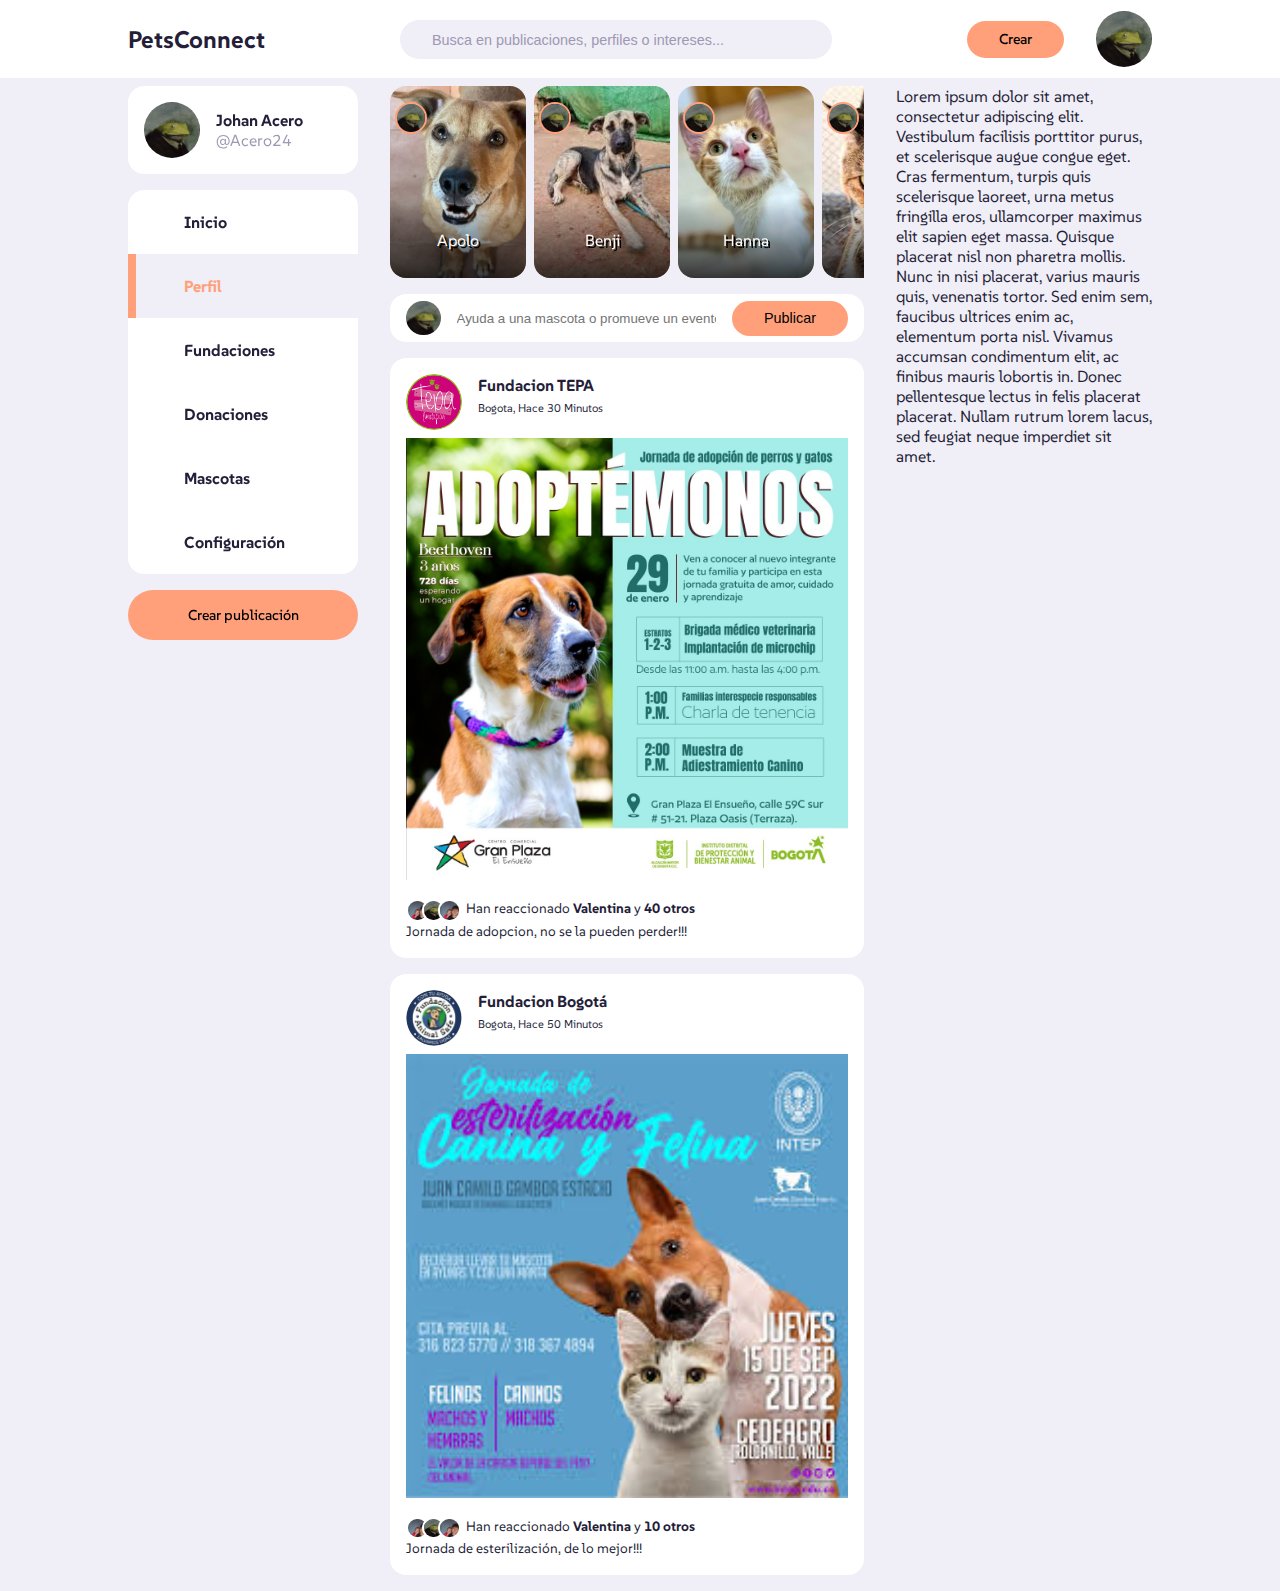
==== HTML/views/index.html @ dfe7cc49 "Agregamos la seccion de feed principal, añadimos 2 publicaciones con sus reacciones y fotos, hace cu" ====
<!DOCTYPE html>
<html lang="en">
<head>
    <meta charset="UTF-8">
    <meta name="viewport" content="width=device-width, initial-scale=1.0">
    <title>Feedback</title>
    <link rel="stylesheet" href="../css/style.css">
    <link rel="stylesheet" href="https://unicons.iconscout.com/release/v4.0.8/css/line.css"> <!-- Llamamos a la librería de iconos --> 

</head>
<body>
    <nav>
        <div class="container">

            <h2 class="nombre">PetsConnect</h2>

            <div class="barra-buscador">
                <i class="uil uil-search"></i>
                <input type="search" placeholder="Busca en publicaciones, perfiles o intereses...">
            </div>

            <div  class="crear">
                <label class="btn btn-primario" for="crear-post">Crear</label>
                <div class="foto-perfil">
                    <img src="../images/perfil2.jpg">
                </div>
            </div>
        </div>
    </nav>

<!--============================================================MAIN=============================================-->
<main>
    <div class="container">
<!--==================================IZQUIERDA================================================-->
        <div class="izquierda">
            <a class="perfil">
                <div class="foto-perfil">
                    <img src="../images/perfil2.jpg">
                </div>
                <div class="hundle">
                    <h4> Johan Acero</h4>
                    <p class="text-suave">
                        @Acero24
                    </p>
                </div>
            </a>
                    
<!------------------------------BARRA LATERAL - SIDE BAR-------------------------->
            <div class="sidebar">
                <a class="menu-item ">
                    <span><i class="uil uil-house-user"></i></span> <h3>Inicio</h3>
                </a>
                
                <a class="menu-item activo">
                    <span><i class="uil uil-user-circle"></i></span> <h3>Perfil</h3>
                </a>

                <a class="menu-item">
                    <span><i class="uil uil-shop"></i></span><h3>Fundaciones</h3>
                </a>

                <a class="menu-item">
                    <span><i class="uil uil-credit-card"></i></span> <h3>Donaciones</h3>
                </a>

                <a class="menu-item" id="popup-mascotas">
                    <span><i class="uil uil-heartbeat"></i></span> <h3>Mascotas</h3>

<!---------------------------------------------------POPUP DE MASCOTAS --------------------------------------------->
                    <div class="mascotas-popup">
                        <div class="popup-item">
                            <div class="foto-perfil">
                                <img src="../images/perro.JPG">
                            </div>
                            <div class="popup-body">
                                <b class="text-suave">Perros</b>
                            </div>
                        </div>

                        <div class="popup-item">
                            <div class="foto-perfil">
                                <img src="../images/gato.jpg">
                            </div>
                            <div class="popup-body">
                                <b class="text-suave">Gatos</b>
                            </div>
                        </div>
                        <div class="popup-item">
                            <div class="foto-perfil">
                                <img src="../images/todo-mascotas.jpg">
                            </div>
                            <div class="popup-body">
                                <b class="text-suave">Todos</b>
                            </div>
                        </div>
                    </div>
                    <!---------------------FIN DEL POPUP DE MASCOTAS----------------------------->
                </a>

                <a class="menu-item">
                    <span><i class="uil uil-setting"></i></span> <h3>Configuración</h3>
                </a>
            </div>
            <!------------------------FIN DEL SIDEBAR---------------------->
    <label for="crear-publicacion" class="btn btn-primario">Crear publicación</label>
        </div>
    <!------------------------------FIN DEL LADO IZQUIERDO-------------------------->
    
<!--====================================================MEDIO=======================================================-->
                <div class="medio">
                    <div class="scroll">
                    <!------------------------ SCROLL HORIZONTAL DE MASCOTAS-->
                    <div class="recomendados">
                        
                        <div class="recomendado-individual">
                            <div class="foto-perfil">
                                <img src="../images/perfil2.jpg">
                            </div>
                            <p class="mascota">Apolo</p>
                        </div>

                        <div class="recomendado-individual">
                            <div class="foto-perfil">
                                <img src="../images/perfil2.jpg">
                            </div>
                            <p class="mascota">Benji</p>
                        </div>

                        <div class="recomendado-individual">
                            <div class="foto-perfil">
                                <img src="../images/perfil2.jpg">
                            </div>
                            <p class="mascota">Hanna</p>
                        </div>

                        <div class="recomendado-individual">
                            <div class="foto-perfil">
                                <img src="../images/perfil2.jpg">
                            </div>
                            <p class="mascota">Lukas</p>
                        </div>

                        <div class="recomendado-individual">
                            <div class="foto-perfil">
                                <img src="../images/perfil2.jpg">
                            </div>
                            <p class="mascota">Toby</p>
                        </div>

                        <div class="recomendado-individual">
                            <div class="foto-perfil">
                                <img src="../images/perfil2.jpg">
                            </div>
                            <p class="mascota">Figaro</p>
                        </div>

                        <div class="recomendado-individual">
                            <div class="foto-perfil">
                                <img src="../images/perfil2.jpg">
                            </div>
                            <p class="mascota">Tiger</p>
                        </div>

                        <div class="recomendado-individual">
                            <div class="foto-perfil">
                                <img src="../images/perfil2.jpg">
                            </div>
                            <p class="mascota">Romeo</p>
                        </div>

                        <div class="recomendado-individual">
                            <div class="foto-perfil">
                                <img src="../images/perfil2.jpg">
                            </div>
                            <p class="mascota">Beny</p>
                        </div>
                    </div>
                </div>
                    <!--------------------FIN DEL SCROLL RECOMENDADO------------>

                    <!-----INPUT DE CREAR PUBLICACIÓN...IMPORTANTE!!(SOLO PARA EL ROL DE FUNDACIÓN)-->
                    <form class="crear-post">
                        <div class="foto-perfil">
                            <img src="../images/perfil2.jpg">
                        </div>
                        <input type="text" placeholder="Ayuda a una mascota o promueve un evento aquí..." id="crear-post">
                        <input type="submit" value="Publicar" class="btn btn-primario">
                    </form>
                    <!---------------------------------FEED DE PUBLICACIONES----------------------------->
                    <div class="feed">
                        <!----------------FEED INDIVIDUAL NUMERO 01------------------>
                        <div class="feed-individual">
                            <div class="head">
                                <div class="usuario">
                                    <div class="foto-perfil">
                                        <img src="../images/fundacion.png" alt="">
                                    </div>
                                    <div class="informacion">
                                        <h3>Fundacion TEPA</h3>
                                        <small>Bogota, Hace 30 Minutos</small>
                                    </div>
                                </div>
                                <span class="editar">
                                    <i class="uil uil-ellipsis-h"></i>
                                </span>
                            </div>
                            <div class="foto">
                                <img src="../images/feed1.jpeg">
                            </div>
                            <div class="boton-accion">
                                <div class="botones-interaccion">
                                    <span><i class="uil uil-thumbs-up"></i></span>
                                    <span><i class="uil uil-share"></i></span>
                                </div>
                            </div>
                            <div class="likes">
                                <span><img src="../images/perfil.jpg"></span>
                                <span><img src="../images/perfil2.jpg"></span>
                                <span><img src="../images/perfil.jpg"></span>
                                <p>Han reaccionado <b>Valentina</b> y <b>40 otros</b></p>
                            </div>
                            <div class="descripcion"></div>
                            <p>Jornada de adopcion, no se la pueden perder!!!</p>
                        </div>
                        <!----------------FIN DEL FEED 01------------------>
                        <div class="feed">
                            <!----------------FEED INDIVIDUAL NUMERO 02------------------>
                            <div class="feed-individual">
                                <div class="head">
                                    <div class="usuario">
                                        <div class="foto-perfil">
                                            <img src="../images/fundacion2.png" alt="">
                                        </div>
                                        <div class="informacion">
                                            <h3>Fundacion Bogotá</h3>
                                            <small>Bogota, Hace 50 Minutos</small>
                                        </div>
                                    </div>
                                    <span class="editar">
                                        <i class="uil uil-ellipsis-h"></i>
                                    </span>
                                </div>
                                <div class="foto">
                                    <img src="../images/feed2.jpeg">
                                </div>
                                <div class="boton-accion">
                                    <div class="botones-interaccion">
                                        <span><i class="uil uil-thumbs-up"></i></span>
                                        <span><i class="uil uil-share"></i></span>
                                    </div>
                                </div>
                                <div class="likes">
                                    <span><img src="../images/perfil.jpg"></span>
                                    <span><img src="../images/perfil2.jpg"></span>
                                    <span><img src="../images/perfil.jpg"></span>
                                    <p>Han reaccionado <b>Valentina</b> y <b>10 otros</b></p>
                                </div>
                                <div class="descripcion"></div>
                                <p>Jornada de esterilización, de lo mejor!!!</p>
                            </div>
                            <!----------------FIN DEL FEED 02------------------>
                        </div>
                        <!--==============================================FIN DEL FEED DE PUBLICACIONES===========================================-->
                    </div>
                </div>
<!--==============================================DERECHA===========================================-->
                <div class="derecha">
                    Lorem ipsum dolor sit amet, consectetur adipiscing elit. Vestibulum facilisis porttitor purus, et scelerisque augue congue eget. Cras fermentum, turpis quis scelerisque laoreet, urna metus fringilla eros, ullamcorper maximus elit sapien eget massa. Quisque placerat nisl non pharetra mollis. Nunc in nisi placerat, varius mauris quis, venenatis tortor. Sed enim sem, faucibus ultrices enim ac, elementum porta nisl. Vivamus accumsan condimentum elit, ac finibus mauris lobortis in. Donec pellentesque lectus in felis placerat placerat. Nullam rutrum lorem lacus, sed feugiat neque imperdiet sit amet. 
                </div>
            </div>
</main>
<script src="../js/main.js"></script>
</body>
</html>
---- HTML/css/style.css ----
/* POSIBLES COLORES A LA ELECCIÓN DE LA PAGINA WEB

Para una red social de mascotas, es importante elegir colores que sean atractivos, amigables y transmitan sensaciones positivas. Los colores adecuados pueden hacer que la interfaz sea más visual y entretenida, creando una atmósfera acogedora y alegre. Aquí te sugiero algunos esquemas de colores:

### 1. **Colores Principales:**
   - **Verde menta (#98FF98)**: Un color suave y relajante, asociado con la naturaleza y la frescura. Refuerza la conexión con los animales y el entorno natural.
   - **Turquesa (#40E0D0)**: Brillante y alegre, ideal para transmitir energía positiva. Funciona bien en botones o elementos interactivos.
   - **Amarillo pastel (#FFFACD)**: Un color cálido y amigable que puede crear una sensación acogedora sin ser demasiado intenso.
   - **Naranja claro (#FFA07A)**: Estimulante y divertido, pero no tan agresivo como otros tonos de naranja. Puede usarse para destacar acciones importantes, como botones de registro o publicaciones.

### 2. **Colores Secundarios:**
   - **Gris claro (#F5F5F5)**: Como fondo neutro para equilibrar los colores más vivos sin distraer demasiado.
   - **Azul cielo (#87CEEB)**: Un tono suave que da una sensación de calma y confianza, ideal para secciones de información.
   - **Rosa suave (#FFB6C1)**: Alegre y amigable, perfecto para pequeños detalles que resaltan sin ser abrumadores.

### 3. **Colores de Acción:**
   - **Verde lima (#32CD32)**: Para indicar acciones exitosas o positivas, como "Adoptar", "Donar" o "Me Gusta".
   - **Rojo coral (#FF4040)**: Para acciones de advertencia o eliminaciones, pero en un tono más suave que no cause ansiedad.

### 4. **Esquema de contraste:**
   - **Blanco (#FFFFFF)**: Como fondo principal para mantener la claridad y el enfoque en las imágenes de las mascotas y el contenido.
   - **Negro suave o Gris oscuro (#2F4F4F)**: Para texto y encabezados principales, asegurando buena legibilidad y contraste visual.

### 5. **Consejos de implementación:**
   - **Paleta amigable y cálida**: Colores como el turquesa, menta y amarillos suaves pueden generar una sensación de bienvenida y alegría, lo cual es perfecto para una red social de mascotas.
   - **Imágenes destacadas**: Usa colores neutros (como grises claros o blancos) en el fondo para que las imágenes de las mascotas sean el foco principal.
   - **Botones e interacciones**: Los colores brillantes (verde lima, azul cielo, naranja claro) ayudan a guiar al usuario a interactuar fácilmente con los botones y las acciones clave.

### Ejemplo de paleta de colores:
- **#98FF98 (Verde menta)**
- **#40E0D0 (Turquesa)**
- **#FFFACD (Amarillo pastel)**
- **#FFA07A (Naranja claro)**
- **#FFB6C1 (Rosa suave)**
- **#F5F5F5 (Gris claro)**
- **#32CD32 (Verde lima)**
- **#2F4F4F (Gris oscuro)**

### Efecto visual:
Este esquema logra una mezcla de energía y calma, perfecta para un ambiente donde los usuarios compartirán momentos alegres con sus mascotas, manteniendo una experiencia visualmente entretenida y fácil de navegar.

*/

@import url('https://fonts.googleapis.com/css2?family=SUSE:wght@100..800&display=swap'); /*importamos una fuente de google fonts para poder utilizarla en nuestro proyecto */

/* AQUÍ CREAMOS VARIABLES DE COLOR QUE PODREMOS UTILIZAR MAS ADELANTE EN LA PAGINA WEB SIN TENER QUE APRENDERNOS COLORES, SOLO LLAMANDO LA VARIABLE, TENDREMOS EL COLOR YA CREADO*/
:root {
    --color-white: hsl(252, 30%, 100%); 
    --color-light: hsl(252, 30%, 95%); 
    --color-gray: hsl(252, 15%, 65%); 
    --color-primary: #FFA07A;
    --color-secondary: hsl(252, 100%, 90%); 
    --color-success: hsl(120, 95%, 65%);
    --color-danger: hsl(0, 95%, 65%);
    --color-dark: hsl(252, 30%, 17%);
    --color-black: hsl(252, 30%, 10%);

    /* AQUÍ CREAMOS LAS VARIABLES PARA EL RADIO, PADDING DE VARIOS ELEMENTOS*/
    --border-radius: 2rem;
    --card-border-radius:1rem;
    --btn-padding: 0.6rem 2rem;
    --search-padding:0.6rem 1rem;
    --card-padding:1rem;

    /* CREAMOS VARIABLES PARA LOS DIV IZQUIERDA Y DERECHA*/
    --sticky-top-left:5.4rem;
    --sticky-top-right: -18rem;
}

/*REALIZAMOS CAMBIOS PREDETERMINADOS A TODA LA PAGINA PARA QUE ASI SE HAGA TODO DE MANERA MAS UNIFORME DESDE UN PRINCIPIO*/
*, *::after, *::before {
    margin: 0;
    padding: 0;
    outline: 0;
    box-sizing: border-box;
    text-decoration: none;
    list-style: none;
    border: none;
}

body {
    font-family: "SUSE", sans-serif;
    color: var(--color-dark);
    background-color: var(--color-light);
    overflow-x:hidden; /*Cuando sobrepase el eje X, se corta, para que no aparezca el scroll inferior*/
}


/*ESTILOS GENERALES*/

.container {
    width: 80%;
    margin: 0 auto;
}

.foto-perfil {
    width: 3.5rem;
    border-radius: 50%;
    aspect-ratio: 1/1;
    overflow: hidden;
}

img {
    display: block;
    width: 100%;
}

.btn {
    display: inline-block;
    padding: var(--btn-padding);
    font-weight: 500;
    border-radius: var(--border-radius);
    cursor: pointer;
    transition: all 300ms ease;
    font-size: 0.9rem;
}

.btn:hover {
    opacity: 0.8;
}

.btn-primario {
    background:var(--color-primary);
    color: black;
}

.text-fuerte {
    font-weight: 500;
}

.text-suave {
    color: var(--color-gray);
}


/*        BARRA DE NAVEGACIÓN              */

nav {
    width: 100%;
    background-color: var(--color-white);
    padding: 0.7rem 0;
    position: fixed;
    top: 0;
    z-index: 10;
}

/* EDITAMOS EL DIV DONDE TENEMOS TODA LA BARRA DE NAVEGACIÓN*/
nav .container { 
    display: flex;
    align-items: center;
    justify-content: space-between;
}

nav .barra-buscador {
    background: var(--color-light);
    border-radius: var(--border-radius);
    padding: var(--search-padding);
}

nav .barra-buscador input[type="search"] {
    background:transparent;
    width: 30vw;
    margin-left: 1rem;
    font-size: 0.9rem;
    color: var(--color-dark);
}

nav .barra-buscador input[type="search"]::placeholder{
    color:var(--color-gray);
}

nav .crear {
    display: flex;
    align-items: center;
    gap: 2rem;
    user-select: none;
}


/*=============================================== MAIN ================================================*/

main {
    position: relative;
    top: 5.4rem;
}

main .container {
    display: grid;
    grid-template-columns: 18vw /*left*/ auto/*middle*/ 20vw/*right*/;
    column-gap: 2rem;
    position: relative;
}


/*================================================= IZQUIERDA ===========================================*/
/*ESTE CONTENEDOR SIRVE PARA QUE LA SIDEBAR NO SE MUEVA DURANTE EL SCROLL*/
main .container .izquierda {
    height: max-content;
    position: sticky;
    top: var(--sticky-top-left);
    user-select: none;
}

main .container .izquierda .perfil  {
    padding: var(--card-padding);
    background: var(--color-white);
    border-radius: var(--card-border-radius);
    display: flex;
    align-items: center;
    column-gap: 1rem;
    width: 100%;
    user-select:text;
}

/*------------- SIDEBAR -------------*/

.izquierda .sidebar {
    margin-top: 1rem;
    background: var(--color-white);
    border-radius: var(--card-border-radius);

}

.izquierda .sidebar .menu-item  {
    display: flex;
    align-items: center;
    height: 4rem;
    cursor: pointer;
    translate: all 300ms ease;
    position: relative;
}

.izquierda .sidebar .menu-item:hover {
    background: var(--color-light);
}

.izquierda .sidebar i {
    font-size: 1.4rem;
    color: var(--color-gray);
    margin-left: 2rem;
    position: relative;
} 

.izquierda .sidebar h3 {
    margin-left: 1.5rem;
    font-size: 1rem;
}

/* AQUÍ LE DAMOS UN COLOR AL ELEMENTO DEL SIDEBAR QUE ESTE ACTIVO*/
.izquierda .sidebar .activo {
    background:var(--color-light);

}

/* HACEMOS QUE CAMBIE DE COLOR EL i(icono) Y EL h3 CUANDO ESTE ACTIVO*/
.izquierda .sidebar .activo i, 
.izquierda .sidebar .activo h3 {
    color: var(--color-primary);
}

/* AQUÍ AÑADIMOS UNA PEQUEÑA BARRA DEL COLOR PRIMARIO AL ELEMENTO ACTIVO*/
.izquierda .sidebar .activo::before {
    content: "";
    display: block;
    width: 0.5rem;
    height: 100%;
    position: absolute;
    background: var(--color-primary);
}

.izquierda .sidebar .menu-item:first-child.activo {
    border-top-left-radius: var(--card-border-radius);
    overflow: hidden;
}

.izquierda .sidebar .menu-item:last-child.activo {
    border-bottom-left-radius: var(--card-border-radius);
    overflow: hidden;
}

.izquierda .btn {
    margin-top: 1rem;
    width: 100%;
    text-align: center;
    padding: 1rem 0 ;
}

/*----------------- TIPOS DE MASCOTAS POPUP -----------------*/

.izquierda .mascotas-popup {
    position: absolute;
    top: 0;
    left: 110%;
    width: 100%;
    background: var(--color-white);
    border-radius: var(--card-border-radius);
    padding: 0.5rem;
    box-shadow: 0 0 2rem hsl(var(--color-primary) 75%, 60% 25%);
    z-index: inherit;
    display: none;
}

.izquierda .mascotas-popup > div {
    display: flex;
    align-items: center;
    gap: 1rem;
    margin-bottom: 0.5rem;
}

.izquierda .mascotas-popup .popup-item:last-child {
    margin-bottom: 0;
}

.izquierda .mascotas-popup .popup-item:hover {
    background: var(--color-light);
    border-radius: var(--card-border-radius);
    translate: all 300ms ease;
    
}


/*========================================= MEDIO ===================================*/
.medio{
    overflow: hidden;
}

.medio .scroll .recomendados{
    display: flex;
    justify-content: space-between; /*Para que esten separados de manera igual todos*/
    height: 12rem;
    gap: 0.5rem;
    user-select: none; /* Para que no se pueda seleccionar el texto ni imagen*/
}

.medio .scroll[data-animated="true"] .recomendados{
    width: max-content;
    overflow: hidden;
    flex-wrap: nowrap;
    animation: scroll var(--animacion-duracion, 20s) linear infinite; /* Creamos la animacion de scroll durante 20seg de manera linear y que sea infinita*/
}

.medio .scroll[data-animated="true"] .recomendados:hover {
    animation-play-state: paused; /*Aqui para que se pause cada vez que seleccionamos una mascota*/
}


@keyframes scroll {
    to {
        transform: translate(calc(-50%)); 
    }
}


.medio .recomendados .recomendado-individual {
    padding: 3rem;
    padding-top:1rem;
    border-radius: var(--card-border-radius);
    display: flex;
    flex-direction: column;
    justify-content: space-between;
    align-items:center;
    color:white;
    text-shadow: 2px 2px 0 black; /* Sombras para simular un borde */
    font-size: 1rem;
    width: 100%;
    position: relative;
    overflow: hidden;
    cursor: pointer; /* Cursor como si fuera a seleccionar algo*/
}

.medio .recomendados .recomendado-individual::before {
    content: "";
    display: block;
    width: 100%;
    height: 5rem;
    background: linear-gradient(transparent, rgba(0,0,0,0.75)); /*Aqui hacemos las sombras para que se vea mejor la letra de cada mascota*/
    position: absolute;
    bottom: 0;
    
}

.medio .recomendados .recomendado-individual .mascota {
    z-index: 2;
    position: relative;
    top:8rem;

}

/*--------CADA UNO DE LAS HISTORIAS INDIVIDUALES-----------*/
.medio .recomendados .recomendado-individual:nth-child(1) {
    background: url("../images/recomendado1.jpg") no-repeat center/cover;
}

.medio .recomendados .recomendado-individual:nth-child(2) {
    background: url("../images/recomendado2.jpg") no-repeat center/cover;
}

.medio .recomendados .recomendado-individual:nth-child(3) {
    background: url("../images/recomendado3.jpg") no-repeat center/cover;
}

.medio .recomendados .recomendado-individual:nth-child(4) {
    background: url("../images/recomendado4.jpg") no-repeat center/cover;
}

.medio .recomendados .recomendado-individual:nth-child(5) {
    background: url("../images/recomendado5.jpg") no-repeat center/cover;
}

.medio .recomendados .recomendado-individual:nth-child(6) {
    background: url("../images/recomendado6.jpg") no-repeat center/cover;
}

.medio .recomendados .recomendado-individual:nth-child(7) {
    background: url("../images/recomendado7.jpg") no-repeat center/cover;
}

.medio .recomendados .recomendado-individual:nth-child(8) {
    background: url("../images/recomendado8.jpg") no-repeat center/cover;
}

.medio .recomendados .recomendado-individual:nth-child(9) {
    background: url("../images/recomendado9.jpg") no-repeat center/cover;
}


.medio .recomendado-individual .foto-perfil {
    width: 2rem;
    height: 2rem;
    border: 2px solid var(--color-primary); /* Le damos el borde de la foto de perfil con color primario*/
    position: absolute;
    left:5px;
}



/*-----------------CREAR POST------------------------*/

.medio .crear-post {
    width: 100%;
    display: flex;
    align-items: center;
    justify-content: space-between;
    margin-top: 1rem;
    background: var(--color-white);
    padding: 0.4rem var(--card-padding);
    border-radius: var(--card-border-radius);
}

.medio .crear-post input[type='text'] {
    justify-self: start;
    width: 100%;
    padding-left: 1rem;
    background: transparent;
    color:var(--color-dark);
    margin-right: 1rem;
}

/*------------------------FEED DE PUBLIACIONES---------------------------------*/

.medio .feed .feed-individual {
    background: var(--color-white);
    border-radius: var(--card-border-radius);
    padding: var(--card-padding);
    margin: 1rem 0;
    font-size: 0.85rem;
    line-height: 1.5;
}

.medio .feed .head {
    display: flex;
    justify-content: space-between;
}

.medio .feed .usuario {
    display: flex;
    gap:1rem;
}

.medio .feed .foto-perfil {
    overflow: hidden;
    margin-bottom:0.5rem;
}

.medio .feed .boton-accion {
    display: flex;
    justify-content: space-between;
    align-items: center;
    font-size: 1.4rem;
    margin:0.6rem;
}

.medio .likes {
    display: flex;
}

.medio .likes span{
    width: 1.4rem;
    height: 1.4rem;
    display: block;
    border-radius: 50%;
    overflow: hidden;
    border: 2px solid var(--color-white);
    margin-left: -0.4rem;   
}

.medio .likes span:first-child {
    margin: 0;
}

.medio .likes p {
    margin-left: 0.3rem;
}
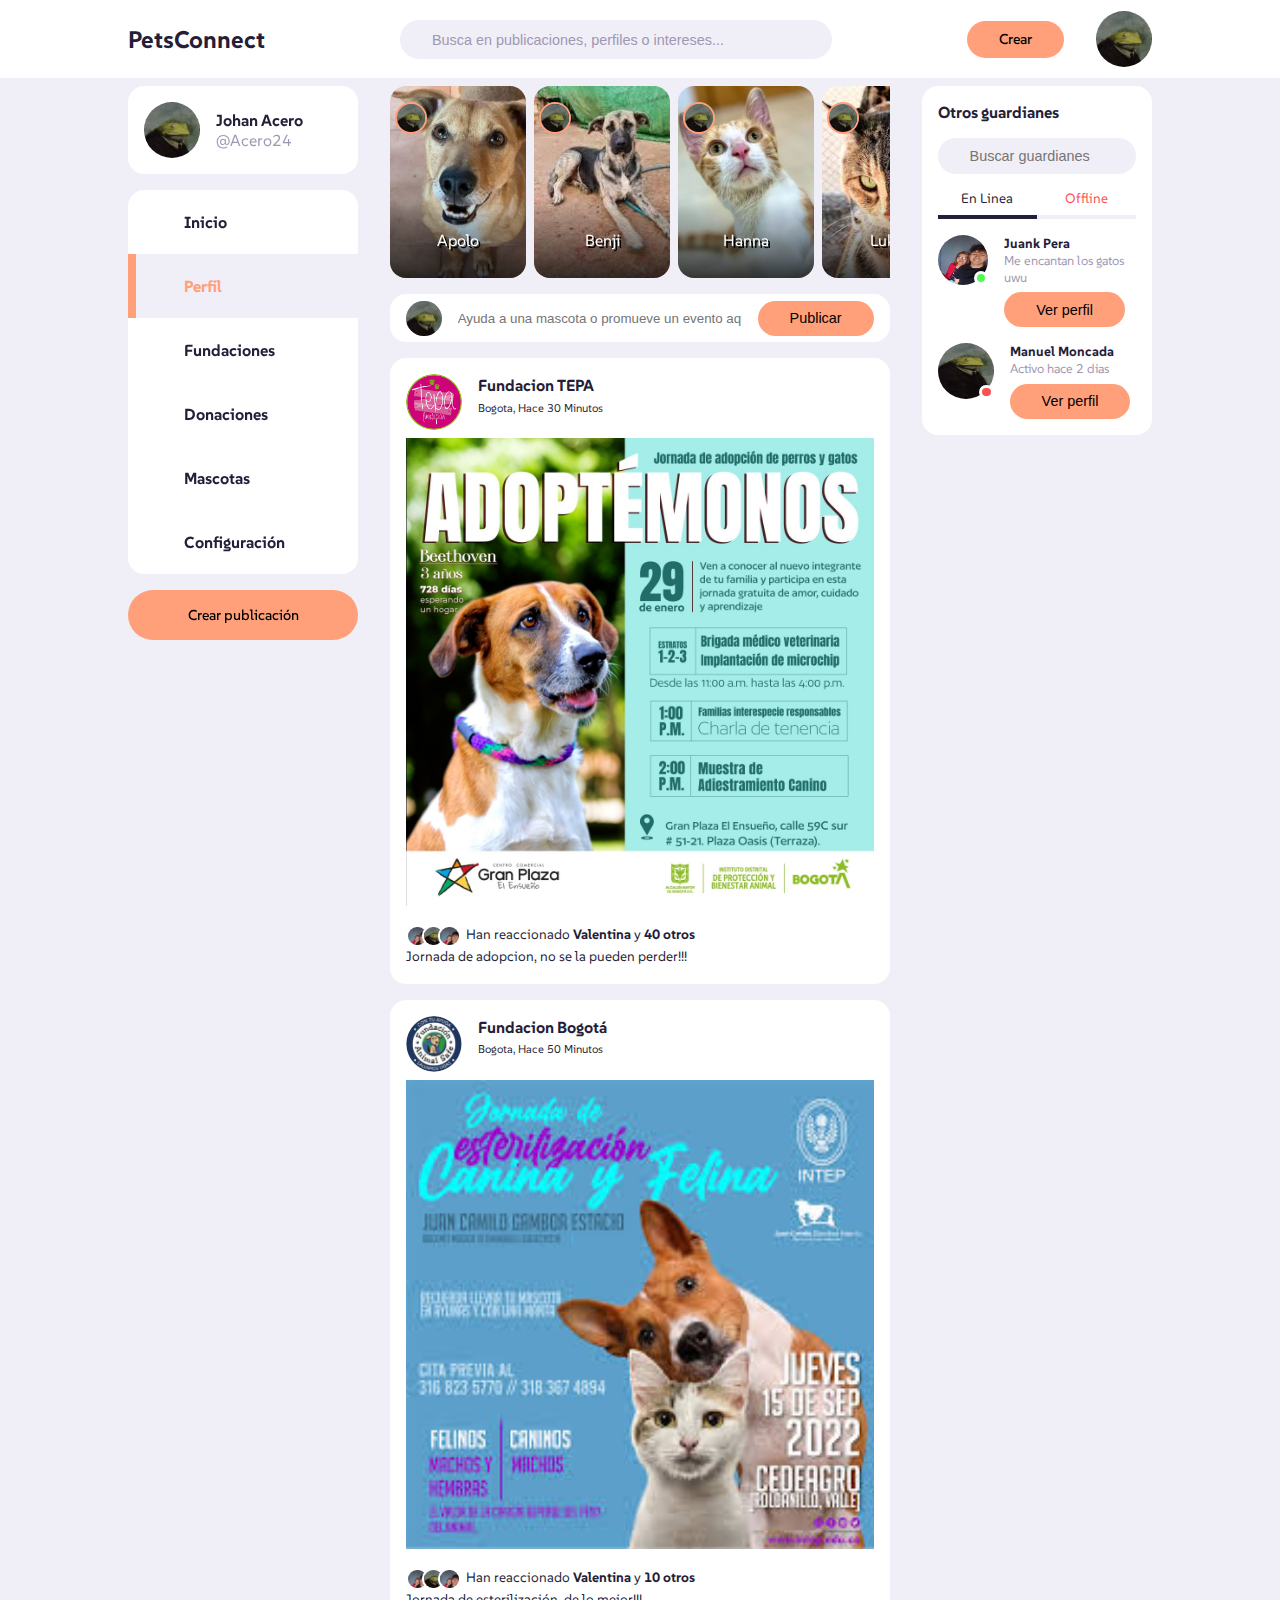
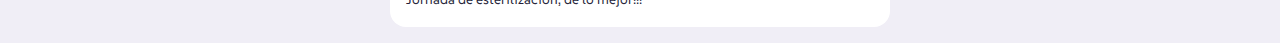
==== commit e03f8afa: "Añadimos la parte derecha del feed de publicaciones, donde encontramos lo usuarios online y offline," ====
--- a/HTML/views/index.html
+++ b/HTML/views/index.html
@@ -56,7 +56,7 @@
                 </a>
 
                 <a class="menu-item">
-                    <span><i class="uil uil-shop"></i></span><h3>Fundaciones</h3>
+                    <span><i class="uil uil-shop"></i></span> <h3>Fundaciones</h3>
                 </a>
 
                 <a class="menu-item">
@@ -265,7 +265,57 @@
                 </div>
 <!--==============================================DERECHA===========================================-->
                 <div class="derecha">
-                    Lorem ipsum dolor sit amet, consectetur adipiscing elit. Vestibulum facilisis porttitor purus, et scelerisque augue congue eget. Cras fermentum, turpis quis scelerisque laoreet, urna metus fringilla eros, ullamcorper maximus elit sapien eget massa. Quisque placerat nisl non pharetra mollis. Nunc in nisi placerat, varius mauris quis, venenatis tortor. Sed enim sem, faucibus ultrices enim ac, elementum porta nisl. Vivamus accumsan condimentum elit, ac finibus mauris lobortis in. Donec pellentesque lectus in felis placerat placerat. Nullam rutrum lorem lacus, sed feugiat neque imperdiet sit amet. 
+                    <!------------------------ OTROS GUARDIANES------------------------>
+                    <div class="guardianes">
+                        <div class="head">
+                            <h4>Otros guardianes</h4><i class="uil uil-users-alt"></i>
+                        </div>
+                        <!------------------------ BARRA DE BUSCADOR --------------------->
+                        <div class="barra-buscador">
+                            <i class="uil uil-search"></i>
+                            <input type="search" placeholder="Buscar guardianes" id="guardian-buscador">
+                        </div>
+                        <!------------------------ CATEGORIA DE GUARDIANES --------------------->
+                        <div class="categoria">
+                            <a class="enlinea">En Linea</a>
+                            <a class="offline">Offline</a>
+                        </div>
+                        <!------------------------ GUARDIAN EN LINEA--------------------->
+                        <div class="guardian-enlinea">
+                            <div class="foto-perfil">
+                                <img src="../images/perfil.jpg">
+                                <div class="enlinea"></div>
+                            </div>
+                            <div class="guardian-body">
+                                <h5>Juank Pera</h5>
+                                <p class="text-suave">Me encantan los gatos uwu</p>
+                                <div class="accion">
+                                    <button class="btn btn-primario">
+                                        Ver perfil
+                                    </button>
+                                </div>
+                            </div>
+                        </div>
+                        <!------------------------ GUARDIAN OFFLINE--------------------->
+                    <div class="guardian-offline">
+                                <div class="foto-perfil">
+                                    <img src="../images/perfil2.jpg" >
+                                    <div class="offline"></div>
+                                </div>
+                                <div>
+                                    <h5>Manuel Moncada</h5>
+                                    <p class="text-suave">
+                                        Activo hace 2 dias
+                                    </p>
+                                    <div class="accion">
+                                        <button class="btn btn-primario">
+                                            Ver perfil
+                                        </button>
+                                    </div>
+                                </div>
+                        </div>
+                    </div>
+                    </div>
                 </div>
             </div>
 </main>
--- a/HTML/css/style.css
+++ b/HTML/css/style.css
@@ -45,8 +45,9 @@
 
 /* AQUÍ CREAMOS VARIABLES DE COLOR QUE PODREMOS UTILIZAR MAS ADELANTE EN LA PAGINA WEB SIN TENER QUE APRENDERNOS COLORES, SOLO LLAMANDO LA VARIABLE, TENDREMOS EL COLOR YA CREADO*/
 :root {
+    /* PRIMER COLOR SELECCIONADO PARA PRUEBAS*/
+    --color-light: hsl(252, 30%, 95%); 
     --color-white: hsl(252, 30%, 100%); 
-    --color-light: hsl(252, 30%, 95%); 
     --color-gray: hsl(252, 15%, 65%); 
     --color-primary: #FFA07A;
     --color-secondary: hsl(252, 100%, 90%); 
@@ -55,15 +56,27 @@
     --color-dark: hsl(252, 30%, 17%);
     --color-black: hsl(252, 30%, 10%);
 
+    /*SEGUNDA OPCION DE COLOR SELECCIONADO*/
+    /*--color-light: #f0f8ff;       /* Un azul muy claro, suave y acogedor */
+    /*--color-white: #ffffff;       /* Blanco puro */
+    /*--color-gray: #a9a9a9;        /* Gris medio, útil para texto secundario o bordes */
+    /*--color-primary: #ff6b6b;     /* Rojo coral vibrante, perfecto para destacar elementos */
+    /*--color-secondary: #4ecdc4;   /* Verde agua, refrescante y enérgico, ideal para botones secundarios */
+    /*--color-success: #38a169;     /* Verde más oscuro, asociado al éxito y confirmaciones */
+    /*--color-danger: #e53e3e;      /* Rojo más intenso, usado para alertas o mensajes de error */
+    /*--color-dark: #2d3748;        /* Gris oscuro, excelente para fondo o texto principal */
+    /*--color-black: #000000;       /* Negro puro */
+
+
     /* AQUÍ CREAMOS LAS VARIABLES PARA EL RADIO, PADDING DE VARIOS ELEMENTOS*/
-    --border-radius: 2rem;
+    --border-radius: 2rem; 
     --card-border-radius:1rem;
     --btn-padding: 0.6rem 2rem;
     --search-padding:0.6rem 1rem;
     --card-padding:1rem;
 
     /* CREAMOS VARIABLES PARA LOS DIV IZQUIERDA Y DERECHA*/
-    --sticky-top-left:5.4rem;
+    --sticky-top-left: 5.4rem;
     --sticky-top-right: -18rem;
 }
 
@@ -133,7 +146,7 @@
 }
 
 
-/*        BARRA DE NAVEGACIÓN              */
+/* ------------------------BARRA DE NAVEGACIÓN------------------------------------------- */
 
 nav {
     width: 100%;
@@ -151,13 +164,13 @@
     justify-content: space-between;
 }
 
-nav .barra-buscador {
+.barra-buscador {
     background: var(--color-light);
     border-radius: var(--border-radius);
     padding: var(--search-padding);
 }
 
-nav .barra-buscador input[type="search"] {
+.barra-buscador input[type="search"] {
     background:transparent;
     width: 30vw;
     margin-left: 1rem;
@@ -180,13 +193,13 @@
 /*=============================================== MAIN ================================================*/
 
 main {
-    position: relative;
+    position:relative;
     top: 5.4rem;
 }
 
 main .container {
-    display: grid;
-    grid-template-columns: 18vw /*left*/ auto/*middle*/ 20vw/*right*/;
+    display:grid;
+    grid-template-columns: 18vw/*left*/ auto/*middle*/ 18vw/*right*/;
     column-gap: 2rem;
     position: relative;
 }
@@ -510,4 +523,140 @@
 
 .medio .likes p {
     margin-left: 0.3rem;
+}
+
+/*================================================= DERECHA  ===========================================*/
+
+main .container .derecha {
+    height: max-content;
+    position: sticky;
+    top: var(--sticky-top-right);
+    bottom:0;
+}
+/*----------------------GUARDIANES REGISTRADOS---------------------------*/
+.derecha .guardianes {
+    background: var(--color-white);
+    border-radius:var(--card-border-radius);
+    padding: var(--card-padding);
+}
+
+.derecha .guardianes .head {
+    display: flex;
+    align-items: center;
+    justify-content: space-between;
+    margin-bottom: 1rem;
+}
+
+.derecha .guardianes i {
+    font-size: 1.4rem;
+}
+/*-------------------BARRA BUSCADORA DE GUARDIANES----------------------*/
+.derecha .guardianes .barra-buscador {
+    display: flex;
+    margin-bottom: 1rem;
+    overflow: hidden;
+}
+/*---------------------CATEGORIAS DE ONLINE O OFFLINE---------------------*/
+.derecha .guardianes .categoria {
+    display: flex;
+    justify-content: space-between;
+    margin-bottom: 1rem;
+}
+
+.derecha .guardianes .categoria a {
+    width: 100%;
+    text-align: center;
+    border-bottom: 4px solid var(--color-light);
+    padding-bottom: 0.5rem;
+    font-size: 0.85rem;
+}
+
+.derecha .guardianes .categoria a:hover {
+    background: var(--color-light);
+    user-select: none;
+    cursor:pointer;
+}
+
+/*---------- INICIO CATERGORIA ONLINE-----------------------*/
+.derecha .guardianes .categoria .enlinea {
+    border-color: var(--color-dark);
+}
+
+.derecha .guardianes .categoria .offline {
+    color:  var(--color-danger);
+}
+
+.derecha .guardianes .guardian-enlinea {
+    display: flex;
+    gap: 1rem;
+    margin-bottom: 1rem;
+    align-items: start;
+}
+
+.derecha .guardianes .foto-perfil {
+    position: relative;
+    overflow: visible;
+}
+
+.derecha .foto-perfil img {
+    border-radius: 50%;
+    aspect-ratio: 1/1;
+}
+
+.derecha .guardianes .guardian-enlinea:last-child {
+    margin: 0;
+}
+
+.derecha .guardianes .guardian-enlinea p {
+    font-size: 0.8rem;   
+}
+
+.derecha .guardianes .guardian-enlinea .foto-perfil .enlinea {
+    width: 0.9rem;
+    height: 0.9rem;
+    border-radius: 50%;
+    border: 3px solid var(--color-white);
+    background: var(--color-success);
+    position: absolute;
+    bottom: 0;
+    right: 0;
+}
+
+.derecha .guardianes .guardian-enlinea .accion {
+    display: flex;
+    padding-top: 0.4rem;
+}
+
+/*------------------INICIO CATGEGORIA OFFLINE----------------*/
+
+.derecha .guardianes .guardian-offline {
+    display: flex;
+    gap: 1rem;
+    margin-bottom: 1rem;
+    align-items: start;
+}
+
+
+.derecha .guardianes .guardian-offline:last-child {
+    margin: 0;
+}
+
+.derecha .guardianes .guardian-offline p {
+    font-size: 0.8rem;   
+}
+
+.derecha .guardianes .guardian-offline .foto-perfil .offline {
+    width: 0.9rem;
+    height: 0.9rem;
+    border-radius: 50%;
+    border: 3px solid var(--color-white);
+    background: var(--color-danger);
+    position: absolute;
+    bottom: 0;
+    right: 0;
+}
+
+.derecha .guardianes .guardian-offline .accion {
+    display: flex;
+    padding-top: 0.4rem;
 }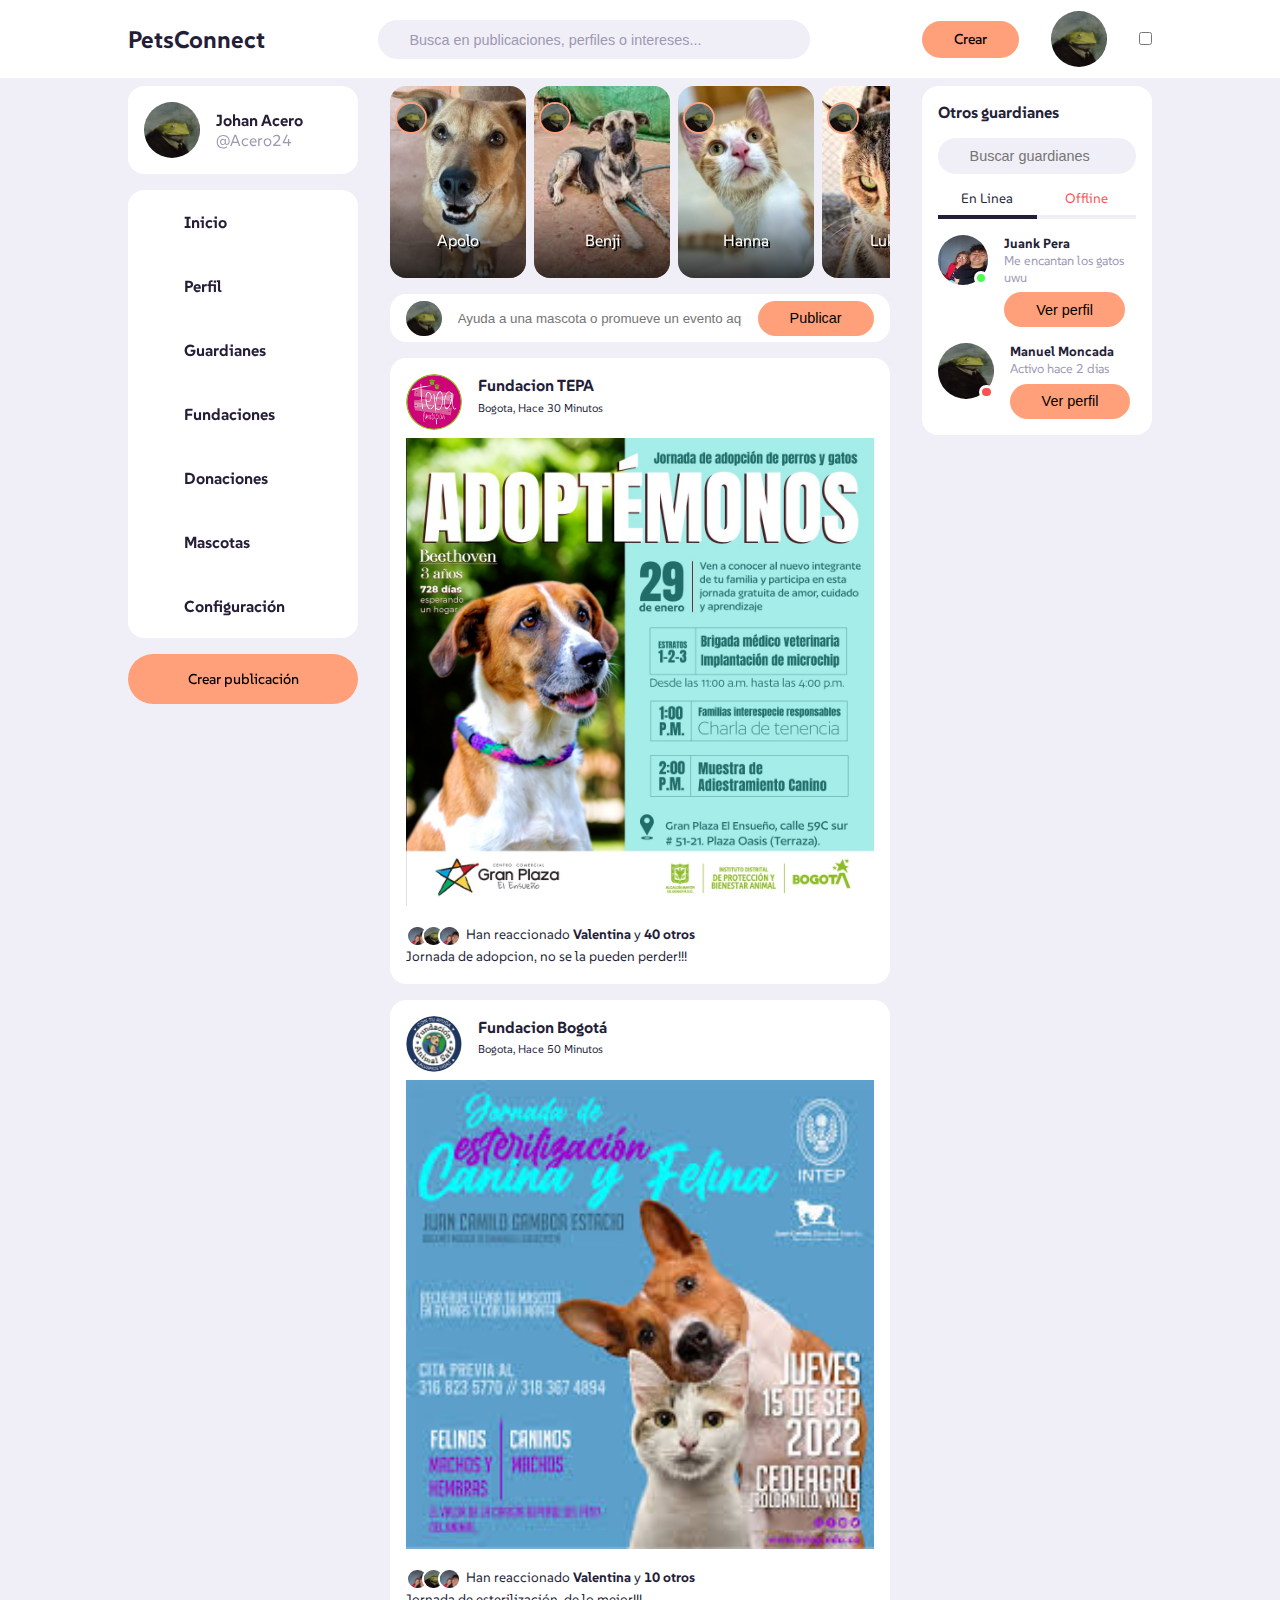
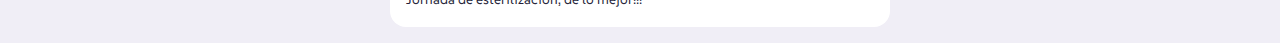
==== commit a750ba97: "Añadi demasiadas cosas, agregue un nuevo menu_item para poder visualizar los guardianes activos, de " ====
--- a/HTML/views/index.html
+++ b/HTML/views/index.html
@@ -24,6 +24,10 @@
                 <div class="foto-perfil">
                     <img src="../images/perfil2.jpg">
                 </div>
+                <div class=""">
+                    <input type="checkbox"><i class="uil uil-brightness"></i>
+                    
+                </div>
             </div>
         </div>
     </nav>
@@ -47,12 +51,16 @@
                     
 <!------------------------------BARRA LATERAL - SIDE BAR-------------------------->
             <div class="sidebar">
-                <a class="menu-item ">
+                <a class="menu-item">
                     <span><i class="uil uil-house-user"></i></span> <h3>Inicio</h3>
                 </a>
                 
-                <a class="menu-item activo">
+                <a class="menu-item">
                     <span><i class="uil uil-user-circle"></i></span> <h3>Perfil</h3>
+                </a>
+
+                <a class="menu-item" id="guardianes-box">
+                    <span><i class="uil uil-smile-squint-wink"></i></span> <h3>Guardianes</h3>
                 </a>
 
                 <a class="menu-item">
@@ -315,10 +323,12 @@
                                 </div>
                         </div>
                     </div>
-                    </div>
-                </div>
-            </div>
+                </div>
+    </div>
+                <!--==============================================FIN DE LA DERECHA===========================================-->
 </main>
+<!--==============================================CONFIGURACION DE FONDO===========================================-->
+
 <script src="../js/main.js"></script>
 </body>
 </html>--- a/HTML/css/style.css
+++ b/HTML/css/style.css
@@ -303,7 +303,7 @@
 .izquierda .mascotas-popup {
     position: absolute;
     top: 0;
-    left: 110%;
+    left: 102%;
     width: 100%;
     background: var(--color-white);
     border-radius: var(--card-border-radius);
@@ -659,4 +659,83 @@
 .derecha .guardianes .guardian-offline .accion {
     display: flex;
     padding-top: 0.4rem;
+}
+
+
+/*======================DISEÑO RESPONSIVE PARA LAPTOS Y TABLETS GRANDES===========================================*/
+
+@media screen and (max-width:1200px) {
+    .container {
+        width:96%;
+    }
+
+    main .container {
+        grid-template-columns: 5rem/*IZQUIERDA*/ auto/*MEDIO*/ 30vw/*DERECHA*/;
+        gap: 1rem;
+    }
+
+    .izquierda {
+        width:5rem;
+        z-index: 5;;
+    }
+
+    main .container .izquierda .perfil {
+        display: none;
+    }
+
+    .sidebar h3 {
+        display: none;
+    }
+
+    .izquierda .btn {
+        display: none;
+    }
+}
+
+
+/*===================DISEÑO RESPONSIVE PARA TABLETS PEQUEÑAS Y CELULARES===========================*/
+
+@media screen and (max-width:992px) {
+    nav .barra-buscador {
+        display: none;
+    }
+    
+    main .container {
+        grid-template-columns: 0 auto 5rem;   
+        gap: 0;
+    }
+
+    main .container .izquierda {
+        grid-column: 3/4;
+        position: fixed;
+        bottom: 0;
+        right: 0;
+    }
+
+    /*--------- POPUP DE MASCOTAS --------------*/
+
+    .izquierda .mascotas-popup {
+        position: absolute;
+        left: -20rem;
+        width: 20rem;
+    }
+
+    .izquierda .mascotas-popup::before {
+        display: none;
+        top:1.3rem;
+        left: calc(20rem - 0.6rem);
+        display: none;
+        }
+
+    main .container .izquierda .sidebar > div h3 {
+        display: none;
+    }
+
+    main .container .medio {
+        grid-column: 1/3;
+    }
+
+    main .container .derecha {
+        display: none;
+    }
 }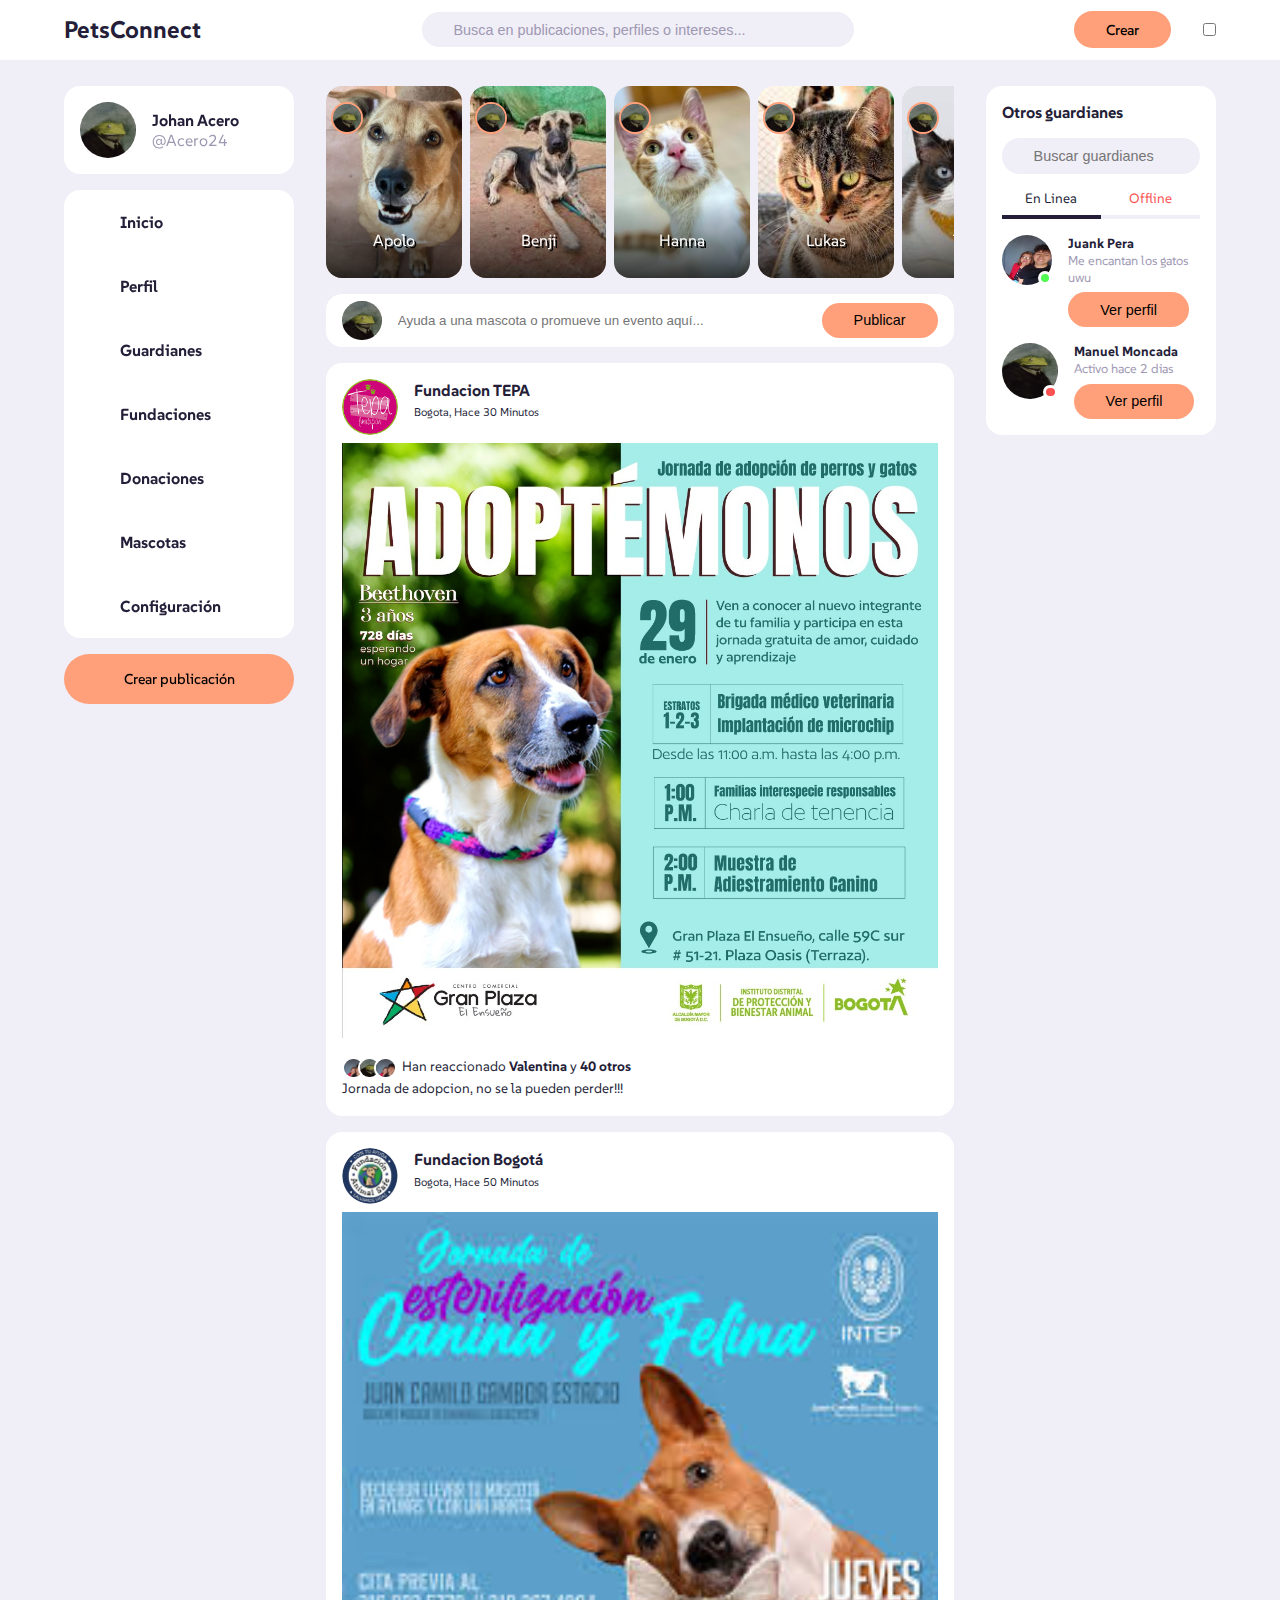
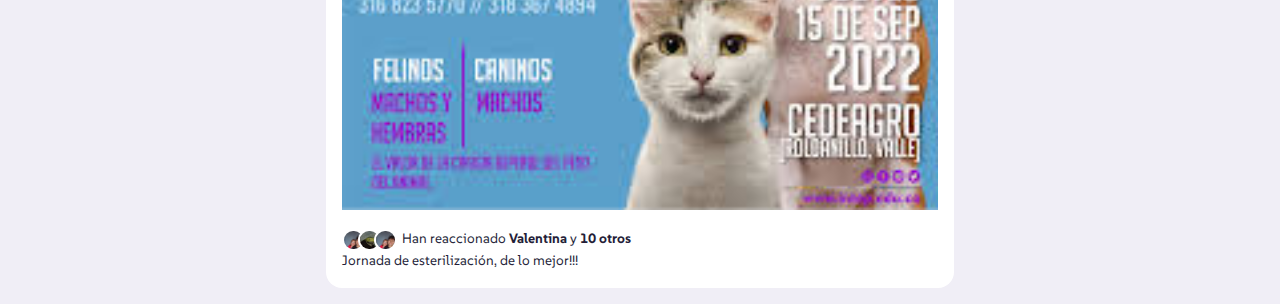
==== commit 80d3bae9: "Eliminamos el div de la foto de perfil del nav principal, porque no lo veo necesario, arreglamos y s" ====
--- a/HTML/views/index.html
+++ b/HTML/views/index.html
@@ -21,13 +21,11 @@
 
             <div  class="crear">
                 <label class="btn btn-primario" for="crear-post">Crear</label>
-                <div class="foto-perfil">
-                    <img src="../images/perfil2.jpg">
-                </div>
-                <div class=""">
-                    <input type="checkbox"><i class="uil uil-brightness"></i>
+            </div>
+                
+            <div class="tema">
+                <input type="checkbox"><i class="uil uil-brightness"></i>
                     
-                </div>
             </div>
         </div>
     </nav>
--- a/HTML/css/style.css
+++ b/HTML/css/style.css
@@ -102,7 +102,7 @@
 /*ESTILOS GENERALES*/
 
 .container {
-    width: 80%;
+    width: 90%;
     margin: 0 auto;
 }
 
@@ -160,8 +160,21 @@
 /* EDITAMOS EL DIV DONDE TENEMOS TODA LA BARRA DE NAVEGACIÓN*/
 nav .container { 
     display: flex;
-    align-items: center;
-    justify-content: space-between;
+    align-items: center;             /* Activa Grid en el nav */
+}
+
+nav .container .nombre {
+    margin-left: 0;
+}
+
+nav .container .barra-buscador {
+    margin: auto;
+    display: flex;
+}
+
+nav .container .tema {
+    margin-right: 0;
+    margin-left: 2rem;
 }
 
 .barra-buscador {
@@ -696,10 +709,14 @@
 /*===================DISEÑO RESPONSIVE PARA TABLETS PEQUEÑAS Y CELULARES===========================*/
 
 @media screen and (max-width:992px) {
-    nav .barra-buscador {
+    nav .crear {
         display: none;
     }
     
+    nav {
+        display: flex;
+        margin: 0;
+    }
     main .container {
         grid-template-columns: 0 auto 5rem;   
         gap: 0;
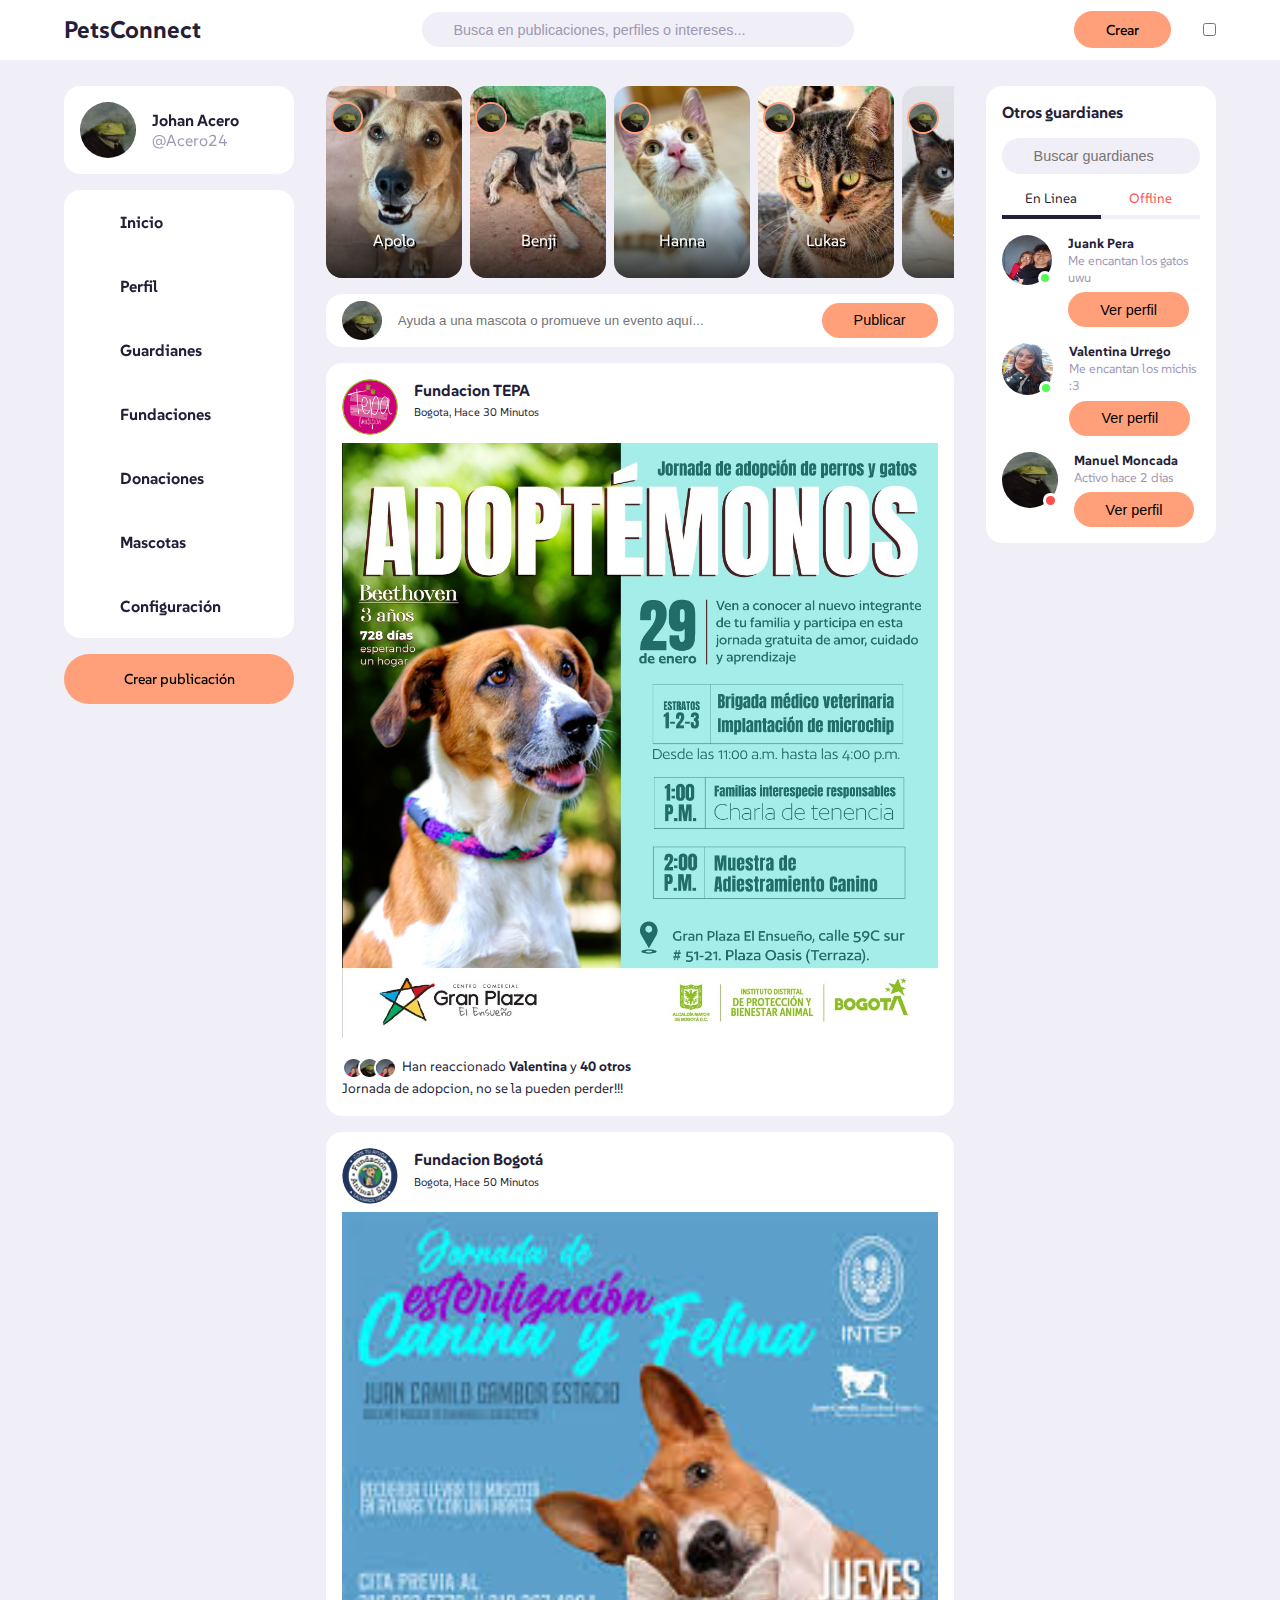
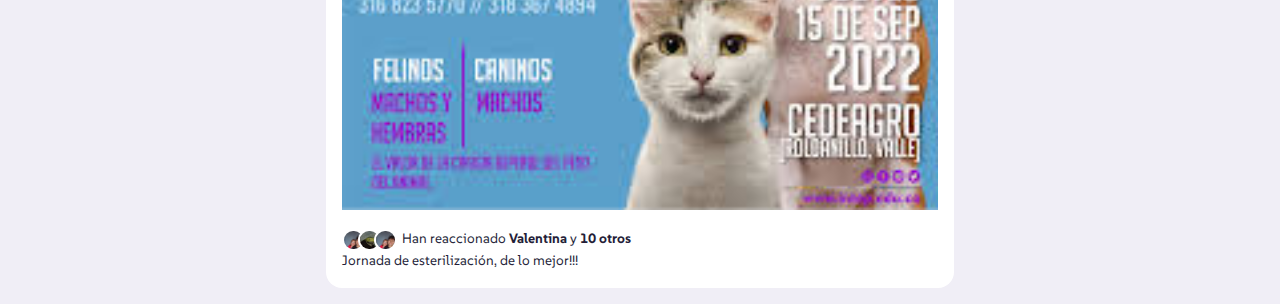
==== commit ca1f11cc: "Agregamos la funcionalidad del fitlrado de guardianes por nombre, totalmente funcional hasta la part" ====
--- a/HTML/views/index.html
+++ b/HTML/views/index.html
@@ -22,11 +22,12 @@
             <div  class="crear">
                 <label class="btn btn-primario" for="crear-post">Crear</label>
             </div>
-                
+
             <div class="tema">
                 <input type="checkbox"><i class="uil uil-brightness"></i>
                     
             </div>
+        
         </div>
     </nav>
 
@@ -302,6 +303,22 @@
                                 </div>
                             </div>
                         </div>
+
+                        <div class="guardian-enlinea">
+                            <div class="foto-perfil">
+                                <img src="../images/valen.jpg">
+                                <div class="enlinea"></div>
+                            </div>
+                            <div class="guardian-body">
+                                <h5>Valentina Urrego</h5>
+                                <p class="text-suave">Me encantan los michis :3</p>
+                                <div class="accion">
+                                    <button class="btn btn-primario">
+                                        Ver perfil
+                                    </button>
+                                </div>
+                            </div>
+                        </div>
                         <!------------------------ GUARDIAN OFFLINE--------------------->
                     <div class="guardian-offline">
                                 <div class="foto-perfil">
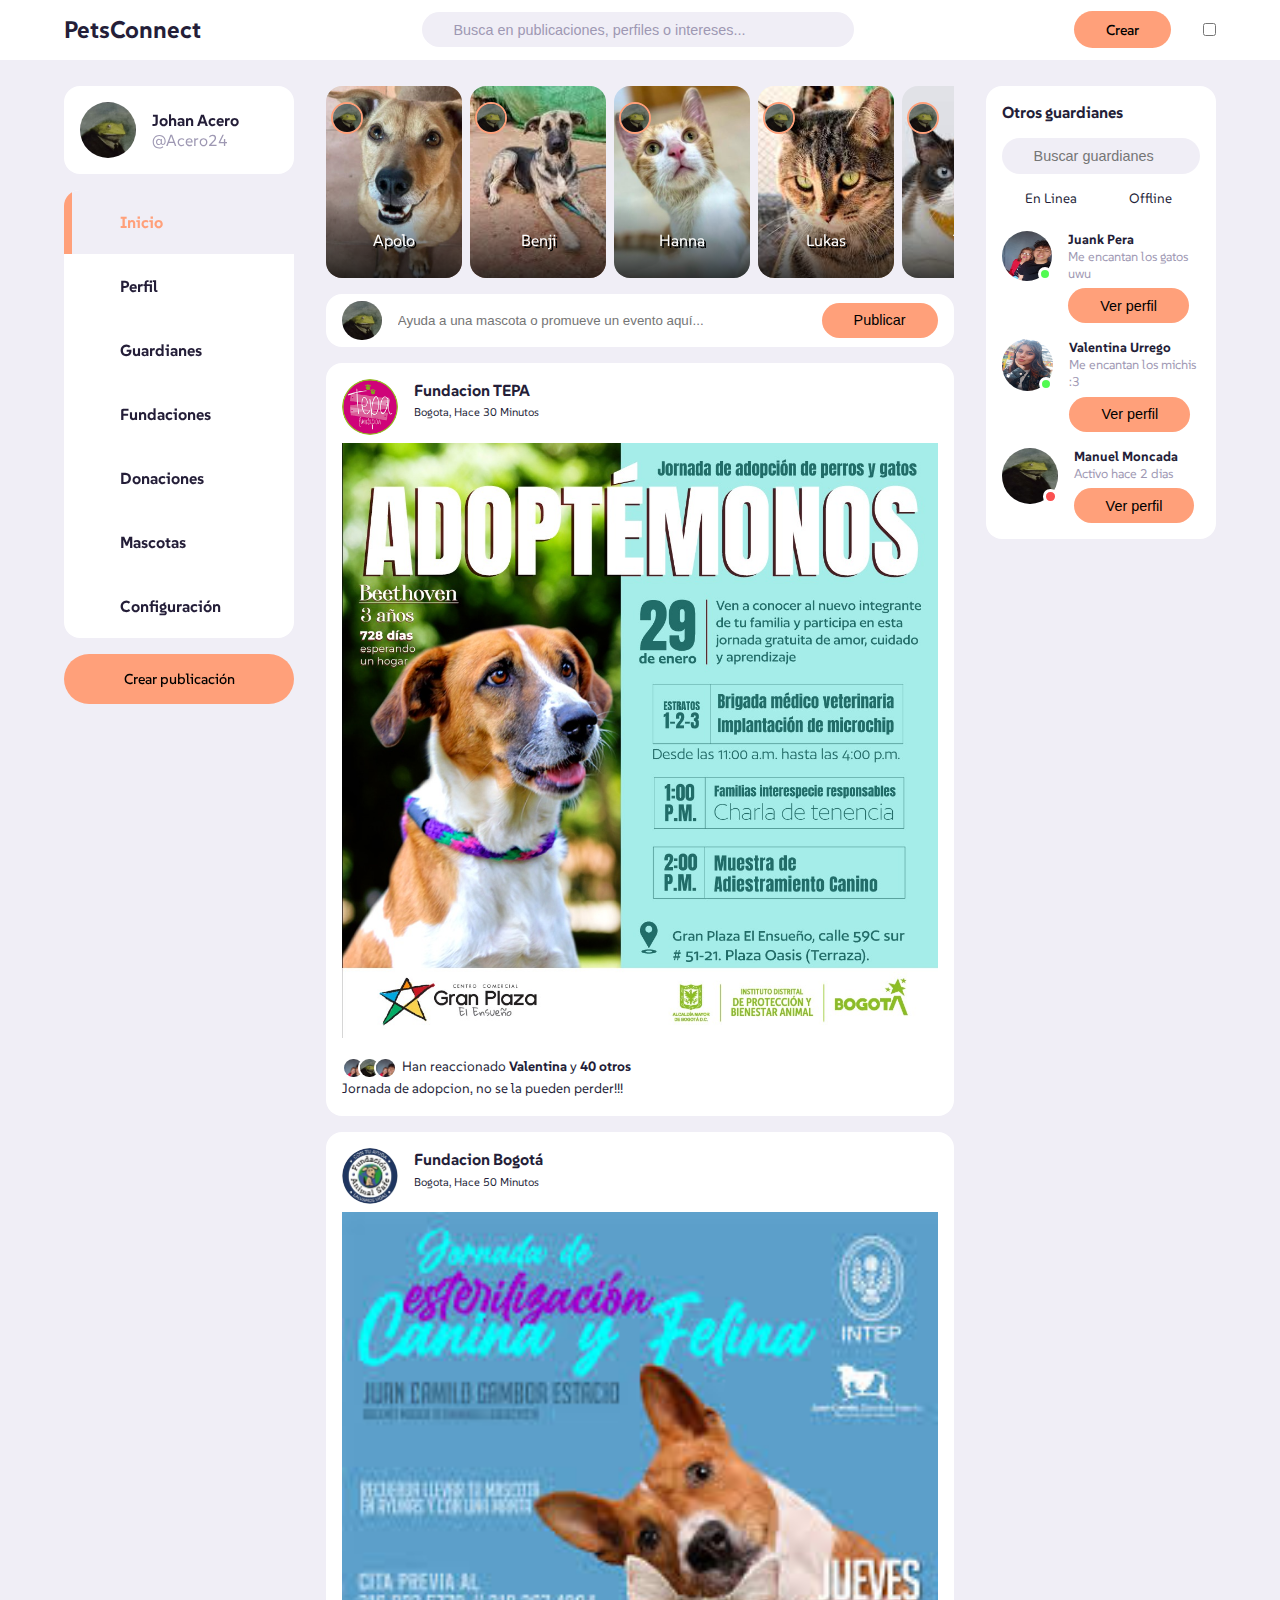
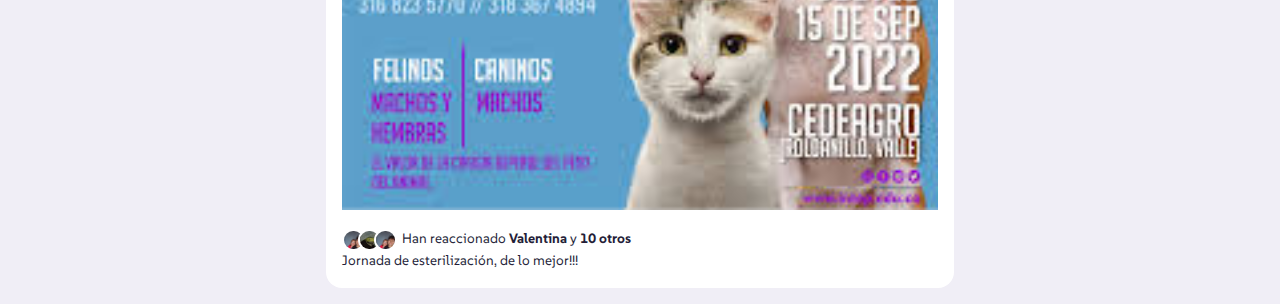
==== commit 69a2bb7c: "Realice varios cambios en el index, css y el js." ====
--- a/HTML/views/index.html
+++ b/HTML/views/index.html
@@ -50,7 +50,7 @@
                     
 <!------------------------------BARRA LATERAL - SIDE BAR-------------------------->
             <div class="sidebar">
-                <a class="menu-item">
+                <a class="menu-item activo">
                     <span><i class="uil uil-house-user"></i></span> <h3>Inicio</h3>
                 </a>
                 
--- a/HTML/css/style.css
+++ b/HTML/css/style.css
@@ -570,6 +570,7 @@
     overflow: hidden;
 }
 /*---------------------CATEGORIAS DE ONLINE O OFFLINE---------------------*/
+
 .derecha .guardianes .categoria {
     display: flex;
     justify-content: space-between;
@@ -579,7 +580,6 @@
 .derecha .guardianes .categoria a {
     width: 100%;
     text-align: center;
-    border-bottom: 4px solid var(--color-light);
     padding-bottom: 0.5rem;
     font-size: 0.85rem;
 }
@@ -590,14 +590,22 @@
     cursor:pointer;
 }
 
+/* AQUÍ LE DAMOS UN COLOR AL ELEMENTO DEL SIDEBAR QUE ESTE ACTIVO*/
+.derecha .guardianes .categoria .activoOn{
+    background:var(--color-light);
+
+}
+
+/* AQUÍ AÑADIMOS UNA PEQUEÑA BARRA DEL COLOR PRIMARIO AL ELEMENTO ACTIVO*/
+.derecha .guardianes .categoria .activoOn::before {
+    content: "";
+    display: block;
+    width: 100%;
+    height: 0.5rem;
+    background: var(--color-dark);
+}
 /*---------- INICIO CATERGORIA ONLINE-----------------------*/
-.derecha .guardianes .categoria .enlinea {
-    border-color: var(--color-dark);
-}
-
-.derecha .guardianes .categoria .offline {
-    color:  var(--color-danger);
-}
+
 
 .derecha .guardianes .guardian-enlinea {
     display: flex;
@@ -605,7 +613,6 @@
     margin-bottom: 1rem;
     align-items: start;
 }
-
 .derecha .guardianes .foto-perfil {
     position: relative;
     overflow: visible;
@@ -692,6 +699,18 @@
         z-index: 5;;
     }
 
+    .izquierda .mascotas-popup {
+        position: absolute;
+        right: -20rem;
+        width: 20rem;
+    }
+
+    .izquierda .mascotas-popup::before {
+        display: none;
+        top:1.3rem;
+        left: calc(20rem - 0.6rem);
+        }
+
     main .container .izquierda .perfil {
         display: none;
     }
@@ -741,7 +760,6 @@
         display: none;
         top:1.3rem;
         left: calc(20rem - 0.6rem);
-        display: none;
         }
 
     main .container .izquierda .sidebar > div h3 {
